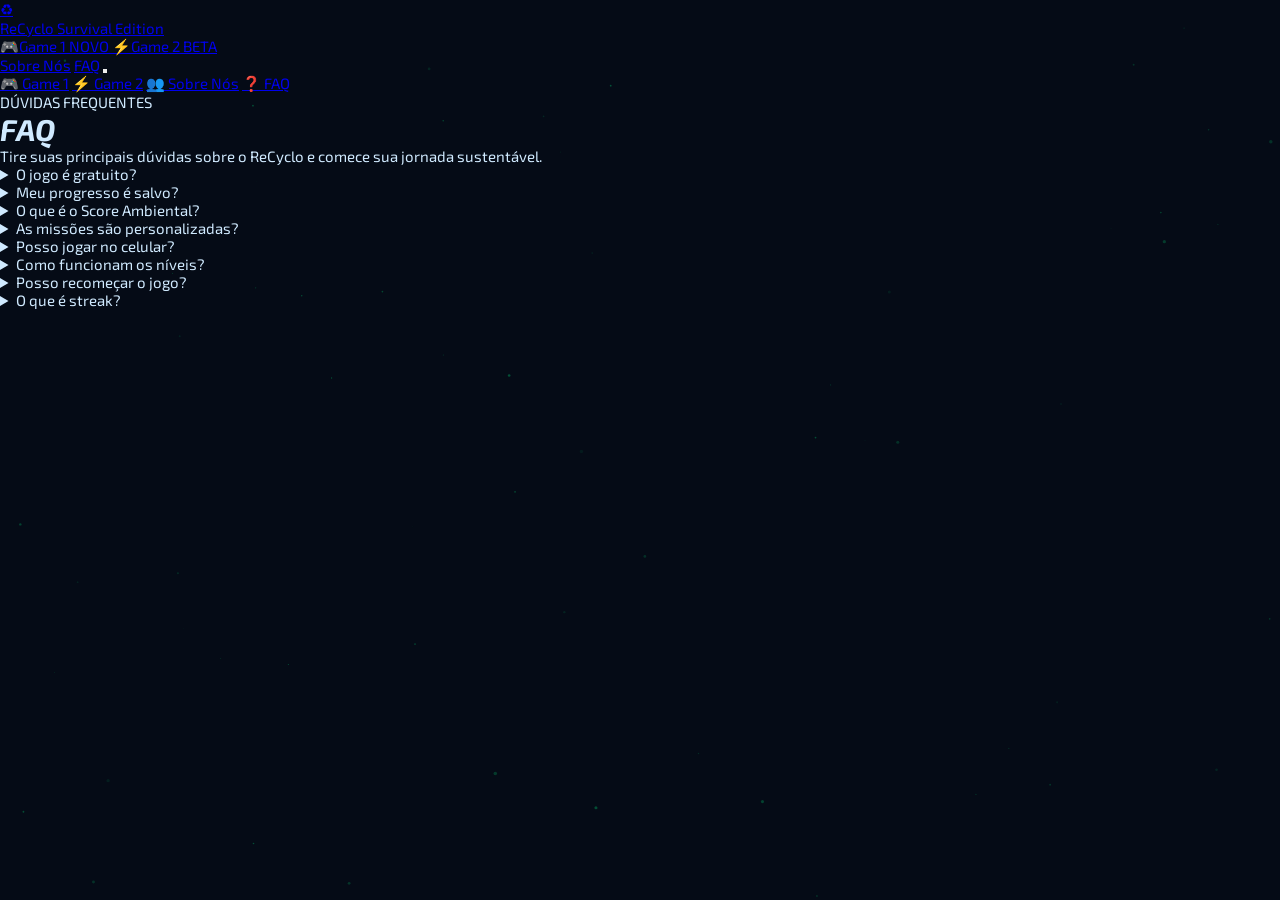
==== faq.html @ 9dca718e "Atualizando Game1 (visual + lógica)" ====
<!DOCTYPE html>
<html lang="pt-BR">
<head>
  <meta charset="UTF-8"/>
  <meta name="viewport" content="width=device-width, initial-scale=1.0"/>
  <title>FAQ — ReCyclo</title>
  <link rel="preconnect" href="https://fonts.googleapis.com"/>
  <link rel="preconnect" href="https://fonts.gstatic.com" crossorigin/>
  <link href="https://fonts.googleapis.com/css2?family=Orbitron:wght@400;600;700;900&family=Exo+2:wght@300;400;500;600&display=swap" rel="stylesheet"/>
  <link rel="stylesheet" href="style.css"/>
</head>
<body>
<canvas id="particle-bg"></canvas>

<header class="landing-header">
  <a href="index.html" class="lh-brand">
    <span class="lh-logo-icon">♻</span>
    <div class="lh-logo-words">
      <span class="lh-logo-main">ReCyclo</span>
      <span class="lh-logo-sub">Survival Edition</span>
    </div>
  </a>
  <nav class="lh-nav-center">
    <a href="game1.html" class="lh-link lh-link--game">
      <span class="lh-link-icon">🎮</span><span>Game 1</span>
      <span class="lh-link-badge">NOVO</span>
    </a>
    <a href="game2.html" class="lh-link lh-link--game">
      <span class="lh-link-icon">⚡</span><span>Game 2</span>
      <span class="lh-link-badge lh-link-badge--blue">BETA</span>
    </a>
  </nav>
  <nav class="lh-nav-right">
    <a href="sobre-nos.html" class="lh-link">Sobre Nós</a>
    <a href="faq.html" class="lh-link active">FAQ</a>
    <button id="lh-mobile-toggle" class="lh-mobile-btn" aria-label="Menu">
      <span></span><span></span><span></span>
    </button>
  </nav>
</header>
<div class="lh-mobile-menu" id="lh-mobile-menu">
  <a href="game1.html" class="lh-mobile-link">🎮 Game 1</a>
  <a href="game2.html" class="lh-mobile-link">⚡ Game 2</a>
  <a href="sobre-nos.html" class="lh-mobile-link">👥 Sobre Nós</a>
  <a href="faq.html" class="lh-mobile-link">❓ FAQ</a>
</div>

<main class="page-wrap">
  <div class="page-tag">DÚVIDAS FREQUENTES</div>
  <h1 class="page-title"><em>FAQ</em></h1>
  <p class="page-desc">Tire suas principais dúvidas sobre o ReCyclo e comece sua jornada sustentável.</p>

  <div class="faq-list">
    <details class="faq-item">
      <summary class="faq-q">O jogo é gratuito?</summary>
      <p class="faq-a">Sim! O ReCyclo é 100% gratuito. Basta acessar e começar a jogar — sem anúncios, sem pegadinhas.</p>
    </details>
    <details class="faq-item">
      <summary class="faq-q">Meu progresso é salvo?</summary>
      <p class="faq-a">Sim! O jogo salva automaticamente no seu navegador a cada 30 segundos via localStorage. Você pode continuar de onde parou a qualquer momento.</p>
    </details>
    <details class="faq-item">
      <summary class="faq-q">O que é o Score Ambiental?</summary>
      <p class="faq-a">É uma pontuação de 0 a 100 que reflete seus hábitos sustentáveis. Quanto maior, melhor para o planeta! Ele é calculado com base em suas respostas e decisões.</p>
    </details>
    <details class="faq-item">
      <summary class="faq-q">As missões são personalizadas?</summary>
      <p class="faq-a">Sim! A IA analisa suas respostas no diagnóstico inicial e gera missões focadas nos seus pontos de melhoria específicos.</p>
    </details>
    <details class="faq-item">
      <summary class="faq-q">Posso jogar no celular?</summary>
      <p class="faq-a">Sim! O ReCyclo é totalmente responsivo e funciona em qualquer dispositivo — desktop, tablet ou smartphone.</p>
    </details>
    <details class="faq-item">
      <summary class="faq-q">Como funcionam os níveis?</summary>
      <p class="faq-a">Você começa no Level 1 (Iniciante) e pode evoluir até o Level 10 (Campeão Supremo). Cada nível desbloqueia novos títulos e conquistas.</p>
    </details>
    <details class="faq-item">
      <summary class="faq-q">Posso recomeçar o jogo?</summary>
      <p class="faq-a">Sim! Acesse o menu (☰) dentro do jogo e clique em "Recomeçar Jogo". Atenção: todo o progresso será perdido.</p>
    </details>
    <details class="faq-item">
      <summary class="faq-q">O que é streak?</summary>
      <p class="faq-a">Streak é sua sequência de boas decisões consecutivas. Quanto maior sua streak, mais conquistas você desbloqueia!</p>
    </details>
  </div>
</main>

<script>
  const toggle = document.getElementById('lh-mobile-toggle');
  const menu = document.getElementById('lh-mobile-menu');
  if (toggle && menu) {
    toggle.addEventListener('click', () => {
      menu.classList.toggle('open');
      toggle.classList.toggle('open');
    });
  }
  (function(){
    const c = document.getElementById('particle-bg'), x = c.getContext('2d');
    let W, H, p;
    function r(){ W=c.width=innerWidth; H=c.height=innerHeight; }
    r(); addEventListener('resize', r);
    p = Array.from({length:60},()=>({x:Math.random()*W,y:Math.random()*H,r:Math.random()*1.5+0.3,vx:(Math.random()-0.5)*0.3,vy:(Math.random()-0.5)*0.3,a:Math.random()*0.5+0.1}));
    (function d(){ x.clearRect(0,0,W,H); p.forEach(o=>{x.beginPath();x.arc(o.x,o.y,o.r,0,Math.PI*2);x.fillStyle=`rgba(0,255,136,${o.a})`;x.fill();o.x+=o.vx;o.y+=o.vy;if(o.x<0)o.x=W;if(o.x>W)o.x=0;if(o.y<0)o.y=H;if(o.y>H)o.y=0;}); requestAnimationFrame(d); })();
  })();
</script>
</body>
</html>
---- style.css ----
/* ══════════════════════════════════════
   RECYCLO 2.0 — style.css
   Retro-futuristic game aesthetic
   Orbitron + Exo 2 — neon on deep space
══════════════════════════════════════ */

:root {
  --neon:     #00ff88;
  --neon-dim: #00c862;
  --blue:     #00e5ff;
  --yellow:   #ffe600;
  --red:      #ff3d57;
  --orange:   #ff8c00;
  --purple:   #b44eff;
  --bg:       #050b16;
  --bg2:      #081220;
  --bg3:      #0c1a2e;
  --card:     rgba(255,255,255,0.04);
  --card-hov: rgba(255,255,255,0.07);
  --border:   rgba(0,255,136,0.12);
  --border2:  rgba(255,255,255,0.07);
  --text:     #d0eaff;
  --muted:    #4a6a8a;
  --font-game: 'Orbitron', monospace;
  --font-body: 'Exo 2', sans-serif;
  --radius:   14px;
  --ease:     cubic-bezier(.4,0,.2,1);
  --glow-g:   0 0 20px rgba(0,255,136,0.4);
  --glow-b:   0 0 20px rgba(0,229,255,0.4);
}

*, *::before, *::after { box-sizing: border-box; margin: 0; padding: 0; }
html { font-size: 15px; }

body {
  background: var(--bg);
  color: var(--text);
  font-family: var(--font-body);
  min-height: 100vh;
  overflow-x: hidden;
  cursor: default;
}

/* Custom scrollbar */
::-webkit-scrollbar { width: 4px; }
::-webkit-scrollbar-track { background: var(--bg2); }
::-webkit-scrollbar-thumb { background: var(--neon-dim); border-radius: 4px; }

/* ── PARTICLE BG ── */
#particle-bg {
  position: fixed; inset: 0;
  pointer-events: none; z-index: 0;
  opacity: 0.5;
}

/* ── SCREENS ── */
.screen {
  display: none; min-height: 100vh;
  position: relative; z-index: 1;
  flex-direction: column;
}
.screen.active { display: flex; }

/* ════════════════════════════════════
   MASCOT SYSTEM
═════════════════════════════════════ */
.mascot-body {
  position: relative;
  display: flex; flex-direction: column;
  align-items: center;
  animation: mascot-idle 3s ease-in-out infinite;
}
@keyframes mascot-idle {
  0%,100% { transform: translateY(0) rotate(0deg); }
  33%  { transform: translateY(-6px) rotate(-2deg); }
  66%  { transform: translateY(-3px) rotate(2deg); }
}
.load-bounce { animation: mascot-bounce 0.7s ease-in-out infinite alternate; }
@keyframes mascot-bounce {
  from { transform: translateY(0) scale(1); }
  to   { transform: translateY(-14px) scale(1.06); }
}

.mascot-face {
  background: linear-gradient(145deg, #1a3a2a, #0f2a1a);
  border: 2px solid var(--neon-dim);
  border-radius: 50%;
  display: flex; flex-direction: column;
  align-items: center; justify-content: center;
  gap: 4px;
  box-shadow: 0 0 16px rgba(0,200,100,0.3), inset 0 1px 0 rgba(255,255,255,0.1);
  position: relative; overflow: visible;
}
.mascot-sm .mascot-face { width:44px; height:44px; }
.mascot-md .mascot-face { width:64px; height:64px; }
.mascot-lg .mascot-face { width:90px; height:90px; }

.mascot-eyes { display: flex; gap: 8px; }
.eye {
  background: var(--neon);
  border-radius: 50%;
  box-shadow: 0 0 8px var(--neon);
  animation: blink 4s ease-in-out infinite;
}
.mascot-sm .eye { width:7px; height:7px; }
.mascot-md .eye { width:10px; height:10px; }
.mascot-lg .eye { width:14px; height:14px; }
@keyframes blink {
  0%,90%,100% { transform: scaleY(1); }
  95% { transform: scaleY(0.1); }
}

.mascot-mouth {
  border-radius: 50px;
  transition: all 0.4s var(--ease);
}
.mascot-sm .mascot-mouth  { width:14px; height:6px; }
.mascot-md .mascot-mouth  { width:22px; height:9px; }
.mascot-lg .mascot-mouth  { width:30px; height:12px; }
.mascot-mouth.happy   { background: var(--neon); box-shadow: 0 0 8px var(--neon); border-radius: 0 0 50px 50px; }
.mascot-mouth.neutral { background: var(--blue); box-shadow: 0 0 8px var(--blue); border-radius: 2px; height:3px !important; }
.mascot-mouth.sad     { background: var(--red);  box-shadow: 0 0 8px var(--red);  border-radius: 50px 50px 0 0; }

.mascot-arms { display: flex; gap: 12px; font-size: 1.2rem; margin-top: 4px; }
.mascot-sm .mascot-arms { display: none; }
.arm { animation: wave-arm 2s ease-in-out infinite; }
.arm-r { animation-direction: reverse; }
@keyframes wave-arm {
  0%,100% { transform: rotate(0deg); }
  50% { transform: rotate(15deg); }
}

.mascot-aura {
  position: absolute; inset: -8px;
  border-radius: 50%; border: 2px solid transparent;
  animation: aura-spin 3s linear infinite;
}
@keyframes aura-spin { to { transform: rotate(360deg); } }
.aura-happy  { border-color: rgba(0,255,136,0.4) transparent; }
.aura-neutral{ border-color: rgba(0,229,255,0.3) transparent; }
.aura-sad    { border-color: rgba(255,61,87,0.4) transparent; }

/* Speech bubble */
.speech-bubble {
  position: relative;
  background: var(--bg3);
  border: 1px solid var(--border);
  border-radius: 12px;
  padding: 10px 14px;
  font-size: 0.82rem;
  line-height: 1.5;
  max-width: 220px;
  color: var(--text);
  animation: bubble-pop 0.4s var(--ease);
  box-shadow: 0 4px 20px rgba(0,0,0,0.4);
}
.speech-bubble::before {
  content: '';
  position: absolute;
  top: -8px; left: 20px;
  border: 8px solid transparent;
  border-bottom-color: var(--bg3);
  border-top: none;
}
@keyframes bubble-pop {
  from { opacity: 0; transform: scale(0.8) translateY(8px); }
  to   { opacity: 1; transform: scale(1) translateY(0); }
}
.speech-sm { max-width: 180px; font-size: 0.78rem; }
.speech-main { max-width: 200px; margin-top: 8px; }

/* ════════════════════════════════════
   SCREEN 1 — ONBOARDING
═════════════════════════════════════ */
#screen-onboarding {
  align-items: center; justify-content: center;
  text-align: center; overflow: hidden;
}
.onboard-bg-grid {
  position: absolute; inset: 0;
  background-image:
    linear-gradient(rgba(0,255,136,0.04) 1px, transparent 1px),
    linear-gradient(90deg, rgba(0,255,136,0.04) 1px, transparent 1px);
  background-size: 40px 40px;
  animation: grid-drift 20s linear infinite;
}
@keyframes grid-drift {
  from { background-position: 0 0; }
  to   { background-position: 40px 40px; }
}

.onboard-content {
  position: relative; z-index: 2;
  display: flex; flex-direction: column;
  align-items: center; gap: 20px;
  max-width: 520px; padding: 40px 24px;
  animation: fade-up 0.8s var(--ease) both;
}
@keyframes fade-up {
  from { opacity:0; transform:translateY(40px); }
  to   { opacity:1; transform:translateY(0); }
}

.game-logo {
  display: flex; align-items: center;
  gap: 14px; position: relative;
}
.logo-glow {
  position: absolute; top: 50%; left: 24px;
  transform: translate(-50%,-50%);
  width: 60px; height: 60px;
  background: var(--neon); filter: blur(24px);
  opacity: 0.4; pointer-events: none;
}
.logo-icon {
  font-size: 2.8rem;
  filter: drop-shadow(0 0 14px var(--neon));
  animation: spin-slow 8s linear infinite;
}
@keyframes spin-slow { to { filter: drop-shadow(0 0 20px var(--neon)) hue-rotate(360deg); } }
.logo-words { text-align: left; }
.logo-main {
  display: block;
  font-family: var(--font-game);
  font-size: 2rem; font-weight: 900;
  color: var(--neon); letter-spacing: 2px;
  text-shadow: 0 0 20px var(--neon);
}
.logo-sub {
  display: block;
  font-size: 0.65rem; letter-spacing: 3px;
  color: var(--muted); text-transform: uppercase;
}

.mascot-intro {
  display: flex; align-items: flex-end; gap: 16px;
}
.mascot-intro .speech-bubble { margin-bottom: 12px; }

.hero-title {
  font-family: var(--font-game);
  font-size: clamp(1.6rem,5vw,2.4rem);
  font-weight: 900; line-height: 1.25;
  letter-spacing: -0.5px;
}
.hero-title em {
  font-style: normal;
  background: linear-gradient(90deg, var(--neon), var(--blue));
  -webkit-background-clip: text; -webkit-text-fill-color: transparent;
  background-clip: text;
}
.hero-desc { color: var(--muted); font-size: 0.9rem; max-width: 380px; }

.onboard-stats { display: flex; flex-wrap: wrap; gap: 8px; justify-content: center; }
.stat-pill {
  background: var(--card);
  border: 1px solid var(--border);
  border-radius: 50px;
  padding: 6px 14px;
  font-size: 0.78rem;
  color: var(--neon-dim);
}

.version-tag { font-size: 0.7rem; color: var(--muted); }

/* ════════════════════════════════════
   BUTTONS
═════════════════════════════════════ */
.btn-primary {
  display: inline-flex; align-items: center; gap: 10px;
  padding: 14px 32px;
  background: linear-gradient(135deg, var(--neon), #00b0e8);
  border: none; border-radius: 50px;
  color: #03080f;
  font-family: var(--font-game); font-size: 0.85rem; font-weight: 700;
  letter-spacing: 1px; cursor: pointer;
  transition: all 0.3s var(--ease);
}
.btn-primary:hover { transform: translateY(-2px); box-shadow: 0 0 30px rgba(0,255,136,0.5); }
.btn-primary:disabled { opacity: 0.4; pointer-events: none; }

.btn-glow { box-shadow: 0 0 20px rgba(0,255,136,0.35); }
.btn-icon { font-size: 0.9rem; }

.btn-secondary {
  display: inline-flex; align-items: center; gap: 8px;
  padding: 12px 28px;
  background: transparent;
  border: 1px solid var(--neon-dim); border-radius: 50px;
  color: var(--neon); font-family: var(--font-game);
  font-size: 0.8rem; font-weight: 700; letter-spacing: 1px; cursor: pointer;
  transition: all 0.3s var(--ease);
}
.btn-secondary:hover { background: rgba(0,255,136,0.1); box-shadow: var(--glow-g); }

.btn-success {
  flex: 1; padding: 10px;
  background: linear-gradient(135deg, var(--neon-dim), #009c52);
  border: none; border-radius: 8px;
  color: #03080f; font-family: var(--font-game);
  font-size: 0.75rem; font-weight: 700; cursor: pointer;
  transition: all 0.25s var(--ease);
}
.btn-success:hover { transform: translateY(-1px); box-shadow: 0 4px 16px rgba(0,200,100,0.4); }

.btn-ghost-sm {
  flex: 1; padding: 10px;
  background: transparent; border: 1px solid var(--border2);
  border-radius: 8px; color: var(--muted);
  font-size: 0.78rem; cursor: pointer;
  transition: all 0.25s var(--ease);
}
.btn-ghost-sm:hover { border-color: var(--red); color: var(--red); }

.btn-refresh {
  width: 100%; padding: 8px;
  background: transparent; border: 1px dashed var(--border);
  border-radius: 8px; color: var(--neon-dim);
  font-size: 0.78rem; cursor: pointer;
  transition: all 0.25s var(--ease); margin-top: 8px;
}
.btn-refresh:hover { background: rgba(0,255,136,0.05); }

/* ════════════════════════════════════
   SCREEN 2 — CHAR CREATION
═════════════════════════════════════ */
#screen-char {
  align-items: center; justify-content: center;
}
.char-wrap {
  display: flex; gap: 48px; align-items: center;
  max-width: 700px; padding: 40px 24px;
  animation: fade-up 0.6s var(--ease) both;
}
.char-mascot-big { flex-shrink: 0; }
.char-form { flex: 1; }
.step-tag {
  font-size: 0.65rem; letter-spacing: 3px;
  color: var(--neon-dim); text-transform: uppercase;
  margin-bottom: 12px; display: block;
}
.char-title {
  font-family: var(--font-game); font-size: 1.4rem;
  font-weight: 700; margin-bottom: 20px;
}
.name-input {
  width: 100%; padding: 14px 18px;
  background: var(--bg3); border: 1px solid var(--border);
  border-radius: 10px; color: var(--text);
  font-family: var(--font-game); font-size: 1rem;
  outline: none; transition: border-color 0.25s var(--ease);
  margin-bottom: 20px;
}
.name-input:focus { border-color: var(--neon); box-shadow: 0 0 0 3px rgba(0,255,136,0.1); }
.pick-label { font-size: 0.8rem; color: var(--muted); margin-bottom: 10px; }
.avatar-grid { display: flex; gap: 10px; flex-wrap: wrap; margin-bottom: 24px; }
.avatar-opt {
  width: 48px; height: 48px; border-radius: 12px;
  background: var(--card); border: 2px solid var(--border2);
  font-size: 1.4rem; cursor: pointer;
  transition: all 0.25s var(--ease);
}
.avatar-opt:hover { transform: scale(1.1); border-color: var(--neon-dim); }
.avatar-opt.selected {
  border-color: var(--neon);
  background: rgba(0,255,136,0.1);
  box-shadow: 0 0 12px rgba(0,255,136,0.3);
}

/* ════════════════════════════════════
   SCREEN 3 — QUIZ
═════════════════════════════════════ */
#screen-quiz { padding: 0; }
.quiz-shell {
  max-width: 680px; margin: 0 auto;
  padding: 24px; flex: 1; display: flex;
  flex-direction: column; gap: 20px;
}
.quiz-hdr {
  display: flex; align-items: center;
  justify-content: space-between; gap: 12px;
}
.hdr-logo {
  font-family: var(--font-game); font-weight: 900;
  color: var(--neon); font-size: 0.9rem; letter-spacing: 2px;
}
.hdr-sync {
  display: flex; align-items: center; gap: 7px;
  font-size: 0.72rem; color: var(--muted);
}
.sync-dot {
  width: 7px; height: 7px; border-radius: 50%;
  background: var(--neon);
  animation: pulse-sync 1.5s ease-in-out infinite;
}
@keyframes pulse-sync {
  0%,100% { opacity:1; transform:scale(1); }
  50%      { opacity:0.3; transform:scale(0.6); }
}
.hdr-progress-text { font-family: var(--font-game); font-size: 0.8rem; color: var(--muted); }

.quiz-progress-track {
  height: 4px; background: var(--border2);
  border-radius: 4px; overflow: hidden;
}
.quiz-prog-fill {
  height: 100%; width: 20%;
  background: linear-gradient(90deg, var(--neon), var(--blue));
  border-radius: 4px; transition: width 0.6s var(--ease);
}

.quiz-mascot-float {
  display: flex; align-items: flex-end;
  gap: 14px; align-self: flex-start;
}

.q-card {
  background: var(--card);
  border: 1px solid var(--border);
  border-radius: var(--radius);
  padding: 32px 28px;
  backdrop-filter: blur(12px);
  animation: slide-in 0.35s var(--ease) both;
}
@keyframes slide-in {
  from { opacity:0; transform:translateX(24px); }
  to   { opacity:1; transform:translateX(0); }
}
.q-meta {
  display: flex; justify-content: space-between;
  align-items: center; margin-bottom: 16px;
}
.q-tag {
  font-size: 0.65rem; letter-spacing: 2px;
  color: var(--blue); font-weight: 600; text-transform: uppercase;
}
.q-xp-reward {
  font-family: var(--font-game); font-size: 0.7rem;
  color: var(--yellow); background: rgba(255,230,0,0.1);
  border: 1px solid rgba(255,230,0,0.2);
  padding: 3px 8px; border-radius: 50px;
}
.q-text {
  font-family: var(--font-game);
  font-size: clamp(1rem,3vw,1.25rem);
  font-weight: 700; margin-bottom: 24px; line-height: 1.4;
}
.q-options { display: grid; gap: 10px; }
.q-option {
  background: rgba(255,255,255,0.03);
  border: 1px solid var(--border2);
  border-radius: 10px; padding: 13px 18px;
  cursor: pointer; font-size: 0.9rem;
  color: var(--text); text-align: left;
  transition: all 0.22s var(--ease); position: relative;
  overflow: hidden;
}
.q-option::before {
  content: ''; position: absolute;
  left: 0; top: 0; bottom: 0;
  width: 3px; background: var(--neon);
  transform: scaleY(0); transition: transform 0.22s var(--ease);
}
.q-option:hover { background: rgba(0,255,136,0.06); border-color: var(--neon-dim); transform: translateX(4px); }
.q-option:hover::before { transform: scaleY(1); }
.q-option.selected { background: rgba(0,255,136,0.12); border-color: var(--neon); color: var(--neon); }
.q-option.selected::before { transform: scaleY(1); }

.quiz-lore {
  display: flex; align-items: center; gap: 8px;
  font-size: 0.78rem; color: var(--muted);
  background: var(--card); border: 1px solid var(--border2);
  border-radius: 8px; padding: 10px 14px;
}

/* ════════════════════════════════════
   SCREEN 4 — LOADING
═════════════════════════════════════ */
#screen-loading { align-items: center; justify-content: center; gap: 28px; }
.load-inner {
  display: flex; flex-direction: column;
  align-items: center; gap: 20px;
  animation: fade-up 0.5s var(--ease) both;
}
.load-mascot { position: relative; }
.load-sparkles {
  position: absolute; top: -8px; right: -10px;
  display: flex; flex-direction: column; gap: 2px;
  font-size: 1rem; animation: sparkle 1s ease-in-out infinite;
}
@keyframes sparkle {
  0%,100% { opacity:1; transform:scale(1) rotate(0deg); }
  50% { opacity:0.5; transform:scale(1.2) rotate(10deg); }
}
.load-title {
  font-family: var(--font-game); font-size: 1.2rem;
  font-weight: 700; color: var(--neon);
  text-shadow: 0 0 20px var(--neon);
  transition: opacity 0.3s var(--ease);
}
.load-bar-wrap {
  width: 280px; height: 6px;
  background: var(--border2); border-radius: 6px; overflow: hidden;
}
.load-bar-fill {
  height: 100%; width: 0%;
  background: linear-gradient(90deg, var(--neon), var(--blue));
  border-radius: 6px; transition: width 0.4s var(--ease);
}
.load-sub { font-size: 0.8rem; color: var(--muted); text-align: center; }
.load-steps {
  display: flex; flex-direction: column; gap: 6px;
  max-width: 280px; width: 100%;
}
.load-step {
  display: flex; align-items: center; gap: 8px;
  font-size: 0.75rem; color: var(--muted);
  animation: fade-up 0.3s var(--ease) both;
}
.load-step.done { color: var(--neon); }
.load-step-dot {
  width: 6px; height: 6px; border-radius: 50%;
  background: var(--muted); flex-shrink: 0;
}
.load-step.done .load-step-dot { background: var(--neon); box-shadow: 0 0 6px var(--neon); }

/* ════════════════════════════════════
   SCREEN 5 — MAIN GAME HUD
═════════════════════════════════════ */
#screen-game { padding-bottom: 20px; }

.game-hud {
  display: flex; align-items: center; justify-content: space-between;
  padding: 12px 20px;
  background: rgba(5,11,22,0.95);
  border-bottom: 1px solid var(--border);
  backdrop-filter: blur(10px);
  position: sticky; top: 0; z-index: 10;
}
.hud-left { display: flex; align-items: center; gap: 12px; }
.hud-logo {
  font-family: var(--font-game); font-weight: 900;
  font-size: 1.1rem; color: var(--neon);
  text-shadow: 0 0 12px var(--neon);
}
.hud-player {
  display: flex; align-items: center; gap: 6px;
  font-size: 0.82rem; font-weight: 600;
}
.hud-center {
  display: flex; align-items: center; gap: 16px;
}
.hud-stat { text-align: center; }
.hud-stat-label {
  display: block; font-size: 0.55rem;
  color: var(--muted); letter-spacing: 2px;
  font-family: var(--font-game);
}
.hud-stat-val {
  display: block; font-family: var(--font-game);
  font-size: 1rem; font-weight: 700;
  color: var(--neon); line-height: 1;
}
.hud-divider {
  width: 1px; height: 30px;
  background: var(--border2);
}
.hud-right { display: flex; align-items: center; gap: 12px; }
.hud-streak {
  font-family: var(--font-game); font-size: 0.8rem;
  color: var(--orange);
}
.hud-btn {
  background: var(--card); border: 1px solid var(--border2);
  border-radius: 8px; width: 34px; height: 34px;
  color: var(--text); cursor: pointer;
  transition: all 0.2s var(--ease); font-size: 1rem;
}
.hud-btn:hover { background: var(--card-hov); border-color: var(--neon-dim); }

.xp-global-bar {
  height: 3px; background: var(--border2);
  position: relative;
}
.xp-gfill {
  height: 100%;
  background: linear-gradient(90deg, var(--purple), var(--blue), var(--neon));
  transition: width 1s var(--ease);
}
.xp-glabel {
  position: absolute; right: 8px; top: 4px;
  font-size: 0.6rem; color: var(--muted);
  font-family: var(--font-game); white-space: nowrap;
}

/* ── GAME LAYOUT ── */
.game-layout {
  display: grid;
  grid-template-columns: 240px 1fr 260px;
  gap: 16px; padding: 16px;
  max-width: 1240px; margin: 0 auto;
}

/* ── ASIDE LEFT ── */
.game-aside { display: flex; flex-direction: column; gap: 14px; }

.char-panel {
  background: var(--card);
  border: 1px solid var(--border);
  border-radius: var(--radius);
  padding: 20px 16px;
  display: flex; flex-direction: column;
  align-items: center; gap: 10px;
  position: relative; overflow: hidden;
  text-align: center;
}
.char-panel-bg {
  position: absolute; inset: 0;
  background: radial-gradient(circle at 50% 30%, rgba(0,255,136,0.06), transparent 70%);
  pointer-events: none;
}
.mascot-container {
  position: relative; display: flex;
  flex-direction: column; align-items: center;
  z-index: 1;
}
.mascot-aura {
  position: absolute; width: 80px; height: 80px;
  border-radius: 50%; pointer-events: none;
  top: 50%; left: 50%;
  transform: translate(-50%,-50%);
}
.char-mood-label {
  font-size: 0.75rem; color: var(--neon-dim);
  background: rgba(0,255,136,0.08);
  border: 1px solid var(--border);
  border-radius: 50px; padding: 4px 12px;
}

.mission-panel {
  background: var(--card);
  border: 1px solid var(--border);
  border-radius: var(--radius);
  padding: 16px;
}
.panel-title {
  display: flex; align-items: center; gap: 7px;
  font-family: var(--font-game); font-size: 0.65rem;
  letter-spacing: 2px; color: var(--muted);
  text-transform: uppercase; margin-bottom: 12px;
}
.panel-icon { font-size: 0.9rem; }
.mission-timer {
  margin-left: auto;
  background: rgba(255,230,0,0.1);
  border: 1px solid rgba(255,230,0,0.2);
  color: var(--yellow); font-size: 0.65rem;
  padding: 2px 8px; border-radius: 50px;
}

.active-mission-card { display: flex; flex-direction: column; gap: 8px; }
.am-category {
  font-size: 0.65rem; letter-spacing: 2px;
  color: var(--blue); text-transform: uppercase;
}
.am-title {
  font-family: var(--font-game); font-size: 0.82rem;
  font-weight: 700; line-height: 1.3;
}
.am-desc { font-size: 0.78rem; color: var(--muted); line-height: 1.5; }
.am-reward {
  display: flex; gap: 10px;
  font-size: 0.72rem; color: var(--yellow);
  background: rgba(255,230,0,0.06);
  border-radius: 6px; padding: 6px 10px;
}
.am-actions { display: flex; gap: 8px; margin-top: 4px; }

/* ── MAIN CENTER ── */
.game-main { display: flex; flex-direction: column; gap: 16px; }

.decision-card {
  background: var(--card);
  border: 1px solid rgba(0,229,255,0.2);
  border-radius: var(--radius);
  padding: 20px; position: relative; overflow: hidden;
  box-shadow: 0 0 30px rgba(0,229,255,0.05);
}
.decision-card::before {
  content: '';
  position: absolute; top: 0; left: 0; right: 0; height: 2px;
  background: linear-gradient(90deg, transparent, var(--blue), transparent);
  animation: scan-line 3s ease-in-out infinite;
}
@keyframes scan-line {
  0%,100% { opacity: 0.4; }
  50% { opacity: 1; }
}
.dc-header {
  display: flex; align-items: center;
  gap: 8px; margin-bottom: 12px;
}
.dc-icon { font-size: 1.1rem; }
.dc-label {
  font-family: var(--font-game); font-size: 0.65rem;
  letter-spacing: 2px; color: var(--blue); flex: 1;
}
.dc-ai-tag {
  background: linear-gradient(135deg, var(--neon), var(--blue));
  color: #03080f; font-size: 0.6rem;
  padding: 2px 7px; border-radius: 4px;
  font-weight: 700; letter-spacing: 1px;
  font-family: var(--font-game);
}
.dc-question {
  font-family: var(--font-game); font-size: 1rem;
  font-weight: 700; margin-bottom: 8px; line-height: 1.4;
}
.dc-context { font-size: 0.78rem; color: var(--muted); margin-bottom: 14px; line-height: 1.5; }
.dc-choices { display: flex; gap: 10px; flex-wrap: wrap; }
.dc-choice {
  flex: 1; min-width: 120px; padding: 12px 16px;
  border-radius: 10px; cursor: pointer;
  font-family: var(--font-game); font-size: 0.75rem;
  font-weight: 700; transition: all 0.25s var(--ease);
  border: 1px solid transparent;
}
.dc-choice.good {
  background: rgba(0,255,136,0.08);
  border-color: rgba(0,255,136,0.3);
  color: var(--neon);
}
.dc-choice.bad {
  background: rgba(255,61,87,0.06);
  border-color: rgba(255,61,87,0.2);
  color: var(--red);
}
.dc-choice:hover { transform: translateY(-2px) scale(1.02); filter: brightness(1.3); }
.dc-choice.neutral {
  background: rgba(0,229,255,0.06);
  border-color: rgba(0,229,255,0.2);
  color: var(--blue);
}

.env-card {
  background: var(--card);
  border: 1px solid var(--border);
  border-radius: var(--radius);
  padding: 20px;
}
.env-card-title {
  font-family: var(--font-game); font-size: 0.65rem;
  letter-spacing: 2px; color: var(--muted);
  text-transform: uppercase; margin-bottom: 16px;
}
.env-score-display { display: flex; align-items: center; gap: 20px; }
.score-hexagon {
  position: relative; width: 90px; height: 90px; flex-shrink: 0;
}
.score-hexagon svg { width: 90px; height: 90px; }
.hex-bg { fill: rgba(0,255,136,0.05); stroke: rgba(0,255,136,0.15); stroke-width: 2; }
.hex-fill {
  fill: rgba(0,255,136,0.15); stroke: var(--neon); stroke-width: 2;
  filter: drop-shadow(0 0 6px var(--neon));
  transition: all 1s var(--ease);
}
.hex-inner {
  position: absolute; top: 50%; left: 50%;
  transform: translate(-50%,-50%);
  text-align: center;
}
.env-score-num {
  font-family: var(--font-game); font-size: 1.5rem;
  font-weight: 900; color: var(--neon);
  display: block; line-height: 1;
}
.hex-inner small { font-size: 0.65rem; color: var(--muted); }
.env-score-info { flex: 1; }
.env-class {
  font-family: var(--font-game); font-size: 0.85rem;
  font-weight: 700; color: var(--neon); margin-bottom: 12px;
}
.env-indicators { display: flex; flex-direction: column; gap: 8px; }
.ei { display: grid; grid-template-columns: 1fr auto; gap: 4px 8px; }
.ei span { font-size: 0.75rem; }
.ei-bar {
  grid-column: 1/-1; height: 4px;
  background: var(--border2); border-radius: 4px; overflow: hidden;
}
.ei-fill {
  height: 100%;
  background: linear-gradient(90deg, var(--neon), var(--blue));
  border-radius: 4px; transition: width 1s var(--ease);
}
.ei-fill.warn   { background: linear-gradient(90deg, var(--yellow), var(--orange)); }
.ei-fill.danger { background: linear-gradient(90deg, var(--orange), var(--red)); }

.stats-row {
  display: grid; grid-template-columns: repeat(4,1fr);
  gap: 12px;
}
.stat-card {
  background: var(--card);
  border: 1px solid var(--border2);
  border-radius: var(--radius);
  padding: 16px 12px; text-align: center;
  transition: all 0.25s var(--ease);
}
.stat-card:hover { border-color: var(--neon-dim); background: var(--card-hov); }
.sc-icon { font-size: 1.3rem; margin-bottom: 6px; }
.sc-val {
  font-family: var(--font-game); font-size: 1.3rem;
  font-weight: 700; color: var(--neon); display: block;
}
.sc-label { font-size: 0.7rem; color: var(--muted); line-height: 1.4; }

/* ── ASIDE RIGHT ── */
.game-right { display: flex; flex-direction: column; gap: 14px; }

.panel {
  background: var(--card);
  border: 1px solid var(--border);
  border-radius: var(--radius);
  padding: 16px;
}

.missions-list { display: flex; flex-direction: column; gap: 8px; }
.mission-item {
  display: flex; align-items: flex-start; gap: 10px;
  padding: 10px 12px;
  background: rgba(255,255,255,0.02);
  border: 1px solid var(--border2);
  border-radius: 10px; cursor: pointer;
  transition: all 0.22s var(--ease);
  animation: fade-up 0.3s var(--ease) both;
}
.mission-item:hover { background: rgba(0,255,136,0.05); border-color: var(--neon-dim); }
.mission-item.done {
  opacity: 0.5; text-decoration: line-through;
  border-color: transparent; cursor: default;
}
.mi-icon { font-size: 1.1rem; flex-shrink: 0; }
.mi-info { flex: 1; }
.mi-title { font-size: 0.82rem; font-weight: 600; margin-bottom: 2px; }
.mi-xp {
  font-family: var(--font-game); font-size: 0.65rem;
  color: var(--yellow);
}
.mi-check {
  width: 20px; height: 20px; border-radius: 50%;
  background: var(--border2); display: flex;
  align-items: center; justify-content: center;
  font-size: 0.7rem; flex-shrink: 0;
  transition: all 0.25s var(--ease);
}
.mission-item.done .mi-check { background: var(--neon-dim); color: #03080f; }

.action-history { display: flex; flex-direction: column; gap: 6px; max-height: 200px; overflow-y: auto; }
.history-item {
  display: flex; align-items: center; gap: 8px;
  padding: 7px 10px;
  border-radius: 8px;
  font-size: 0.75rem;
  animation: fade-up 0.3s var(--ease) both;
}
.history-item.good { background: rgba(0,255,136,0.06); border-left: 2px solid var(--neon-dim); }
.history-item.bad  { background: rgba(255,61,87,0.06); border-left: 2px solid rgba(255,61,87,0.5); }
.history-item.neutral { background: rgba(0,229,255,0.06); border-left: 2px solid rgba(0,229,255,0.4); }
.hi-icon { font-size: 0.9rem; }
.hi-text { flex: 1; line-height: 1.4; color: var(--muted); }
.hi-xp { font-family: var(--font-game); font-size: 0.65rem; color: var(--yellow); }

/* ── ACHIEVEMENTS ── */
.achievements-ribbon {
  max-width: 1240px; margin: 0 auto;
  padding: 0 16px 16px;
}
.ribbon-title {
  display: flex; align-items: center; gap: 8px;
  font-family: var(--font-game); font-size: 0.65rem;
  letter-spacing: 2px; color: var(--muted);
  text-transform: uppercase; margin-bottom: 10px;
}
.achv-list { display: flex; gap: 10px; flex-wrap: wrap; }
.achv-badge {
  background: var(--card);
  border: 1px solid var(--border);
  border-radius: 10px; padding: 8px 14px;
  font-size: 0.78rem; display: flex;
  align-items: center; gap: 7px;
  animation: fade-up 0.4s var(--ease) both;
  transition: all 0.25s var(--ease);
}
.achv-badge:hover { border-color: var(--yellow); background: rgba(255,230,0,0.05); }
.achv-badge.locked { opacity: 0.35; filter: grayscale(1); }
.achv-icon { font-size: 1.1rem; }
.achv-name { font-size: 0.72rem; color: var(--muted); }

/* ════════════════════════════════════
   MODALS
═════════════════════════════════════ */
.modal {
  position: fixed; inset: 0; z-index: 100;
  background: rgba(5,11,22,0.88);
  backdrop-filter: blur(8px);
  display: flex; align-items: center; justify-content: center;
  animation: modal-in 0.3s var(--ease) both;
}
.modal.hidden { display: none; }
@keyframes modal-in {
  from { opacity:0; }
  to   { opacity:1; }
}
.modal-content {
  background: var(--bg2);
  border: 1px solid var(--border);
  border-radius: 20px;
  padding: 32px;
  width: 90%; max-width: 480px;
  position: relative;
  animation: modal-slide 0.3s var(--ease) both;
  max-height: 90vh; overflow-y: auto;
}
@keyframes modal-slide {
  from { opacity:0; transform:translateY(30px) scale(0.95); }
  to   { opacity:1; transform:translateY(0) scale(1); }
}
.modal-header {
  display: flex; align-items: center;
  justify-content: space-between; margin-bottom: 20px;
}
.modal-header h3 {
  font-family: var(--font-game); font-size: 1rem;
  font-weight: 700; display: flex; align-items: center; gap: 8px;
}
.modal-close {
  background: var(--card); border: 1px solid var(--border2);
  border-radius: 8px; width: 32px; height: 32px;
  color: var(--muted); cursor: pointer;
  transition: all 0.2s var(--ease); font-size: 0.8rem;
}
.modal-close:hover { border-color: var(--red); color: var(--red); }

/* Level Up Modal */
.levelup-modal {
  text-align: center; overflow: visible;
  border-color: rgba(255,230,0,0.4);
  box-shadow: 0 0 60px rgba(255,230,0,0.2);
}
.lu-burst {
  position: absolute; inset: -2px;
  border-radius: 20px;
  background: conic-gradient(var(--yellow), var(--neon), var(--blue), var(--yellow));
  z-index: -1; filter: blur(8px); opacity: 0.5;
  animation: burst-spin 3s linear infinite;
}
@keyframes burst-spin { to { transform: rotate(360deg); } }
.lu-mascot { margin: 0 auto 16px; }
.lu-label {
  font-family: var(--font-game); font-size: 0.75rem;
  letter-spacing: 4px; color: var(--yellow); margin-bottom: 8px;
}
.lu-level {
  font-family: var(--font-game); font-size: 4rem;
  font-weight: 900; color: var(--yellow);
  text-shadow: 0 0 30px var(--yellow); line-height: 1;
}
.lu-title {
  font-family: var(--font-game); font-size: 1.1rem;
  color: var(--neon); margin-bottom: 16px;
}
.lu-unlock {
  background: rgba(0,255,136,0.08);
  border: 1px solid var(--border);
  border-radius: 10px; padding: 12px;
  font-size: 0.85rem; margin-bottom: 20px;
  min-height: 20px;
}

/* Menu Modal */
.menu-title {
  font-family: var(--font-game); font-size: 1.1rem;
  font-weight: 900; color: var(--neon);
  text-align: center; margin-bottom: 20px;
}
.menu-profile {
  display: flex; align-items: center; gap: 14px;
  background: var(--card); border: 1px solid var(--border);
  border-radius: 12px; padding: 14px 16px; margin-bottom: 16px;
}
.menu-avatar-big { font-size: 2rem; }
.menu-pname { font-family: var(--font-game); font-weight: 700; font-size: 1rem; }
.menu-ptitle { font-size: 0.78rem; color: var(--neon-dim); }
.menu-stats-grid {
  display: grid; grid-template-columns: repeat(4,1fr);
  gap: 10px; margin-bottom: 16px;
}
.mg-stat {
  background: var(--card); border: 1px solid var(--border2);
  border-radius: 10px; padding: 12px 8px; text-align: center;
}
.mg-stat span {
  display: block; font-family: var(--font-game);
  font-size: 1.1rem; color: var(--neon);
}
.mg-stat small { font-size: 0.68rem; color: var(--muted); }
.menu-actions { display: flex; flex-direction: column; gap: 8px; }
.menu-action-btn {
  width: 100%; padding: 12px 16px;
  background: var(--card); border: 1px solid var(--border2);
  border-radius: 10px; color: var(--text);
  font-size: 0.85rem; cursor: pointer; text-align: left;
  transition: all 0.2s var(--ease);
}
.menu-action-btn:hover { background: var(--card-hov); border-color: var(--neon-dim); }
.menu-action-btn.danger { border-color: rgba(255,61,87,0.3); }
.menu-action-btn.danger:hover { background: rgba(255,61,87,0.08); border-color: var(--red); color: var(--red); }

/* Recs Modal */
.recs-content { display: flex; flex-direction: column; gap: 10px; }
.rec-card {
  display: flex; gap: 12px;
  background: rgba(0,229,255,0.04);
  border: 1px solid rgba(0,229,255,0.15);
  border-radius: 10px; padding: 12px 14px;
  animation: fade-up 0.3s var(--ease) both;
}
.rc-icon { font-size: 1.3rem; flex-shrink: 0; }
.rc-text { font-size: 0.85rem; line-height: 1.6; }
.rc-text strong { color: var(--blue); display: block; margin-bottom: 2px; font-size: 0.78rem; }

/* Predict Modal */
.predict-content { display: flex; flex-direction: column; gap: 16px; }
.predict-text {
  font-size: 0.88rem; line-height: 1.7;
  color: var(--text);
  background: var(--card); border: 1px solid var(--border);
  border-radius: 10px; padding: 14px;
}

/* AI chip */
.ai-chip {
  background: linear-gradient(135deg, var(--neon), var(--blue));
  color: #03080f; font-size: 0.6rem;
  padding: 2px 7px; border-radius: 4px;
  font-weight: 700; letter-spacing: 1px;
  font-family: var(--font-game);
}

/* ════════════════════════════════════
   TOAST + XP POPUP
═════════════════════════════════════ */
#toast-container {
  position: fixed; top: 16px; right: 16px;
  z-index: 200; display: flex; flex-direction: column; gap: 8px;
}
.toast {
  background: var(--bg2); border: 1px solid var(--border);
  border-radius: 12px; padding: 12px 18px;
  font-size: 0.82rem; max-width: 280px;
  box-shadow: 0 8px 32px rgba(0,0,0,0.5);
  animation: toast-in 0.4s var(--ease) both;
  display: flex; align-items: center; gap: 10px;
}
.toast.good { border-color: rgba(0,255,136,0.3); }
.toast.bad  { border-color: rgba(255,61,87,0.3); }
.toast.info { border-color: rgba(0,229,255,0.3); }
@keyframes toast-in {
  from { opacity:0; transform:translateX(60px); }
  to   { opacity:1; transform:translateX(0); }
}
@keyframes toast-out {
  from { opacity:1; transform:translateX(0); }
  to   { opacity:0; transform:translateX(60px); }
}

.xp-popup {
  position: fixed; bottom: 80px; right: 24px; z-index: 200;
  font-family: var(--font-game); font-size: 1.4rem;
  font-weight: 900; color: var(--yellow);
  text-shadow: 0 0 20px var(--yellow);
  pointer-events: none;
  animation: xp-rise 1.2s var(--ease) both;
}
.xp-popup.hidden { display: none; }
@keyframes xp-rise {
  0%   { opacity:0; transform:translateY(0) scale(0.7); }
  30%  { opacity:1; transform:translateY(-20px) scale(1.1); }
  100% { opacity:0; transform:translateY(-60px) scale(1); }
}

/* ════════════════════════════════════
   RESPONSIVE
═════════════════════════════════════ */
@media (max-width: 1100px) {
  .game-layout { grid-template-columns: 220px 1fr; }
  .game-right { display: none; }
}
@media (max-width: 780px) {
  .game-layout { grid-template-columns: 1fr; }
  .game-aside { display: none; }
  .stats-row { grid-template-columns: repeat(2,1fr); }
  .hud-center { gap: 10px; }
  .char-wrap { flex-direction: column; gap: 24px; }
}
@media (max-width: 480px) {
  .hud-center .hud-divider:last-of-type,
  .hud-center .hud-stat:last-child { display: none; }
  .stats-row { grid-template-columns: repeat(2,1fr); }
  .game-hud { padding: 10px 14px; }
  .dc-choices { flex-direction: column; }
  .modal-content { padding: 22px 18px; }
  .menu-stats-grid { grid-template-columns: repeat(2,1fr); }
}

.hud-nav-left,
.hud-nav-right {
  display: flex;
  gap: 12px;
  margin-left: 15px;
}

.hud-nav-right {
  margin-left: 0;
  margin-right: 15px;
}

.hud-nav-left a,
.hud-nav-right a {
  text-decoration: none;
  font-size: 12px;
  color: #00ffae;
  opacity: 0.8;
  transition: 0.2s;
}

.hud-nav-left a:hover,
.hud-nav-right a:hover {
  opacity: 1;
  text-shadow: 0 0 6px #00ffae;
}


.main-footer {
  background: rgba(5, 15, 25, 0.9);
  border-top: 1px solid rgba(0, 255, 170, 0.15);
  padding: 40px 20px 20px;
  margin-top: 80px;
  font-family: 'Exo 2', sans-serif;
}

.footer-content {
  max-width: 1200px;
  margin: auto;
  display: flex;
  justify-content: space-between;
  flex-wrap: wrap;
  gap: 30px;
}

.footer-logo {
  font-family: 'Orbitron', sans-serif;
  font-size: 20px;
  color: #00ffae;
  text-shadow: 0 0 8px #00ffae;
}

.footer-desc {
  margin-top: 10px;
  font-size: 13px;
  opacity: 0.7;
  max-width: 300px;
}

.footer-links {
  display: flex;
  gap: 20px;
  align-items: center;
}

.footer-links a {
  text-decoration: none;
  font-size: 13px;
  color: #00ffae;
  opacity: 0.7;
  transition: 0.2s;
}

.footer-links a:hover {
  opacity: 1;
  text-shadow: 0 0 6px #00ffae;
}

.footer-bottom {
  text-align: center;
  margin-top: 30px;
  font-size: 12px;
  opacity: 0.5;
}
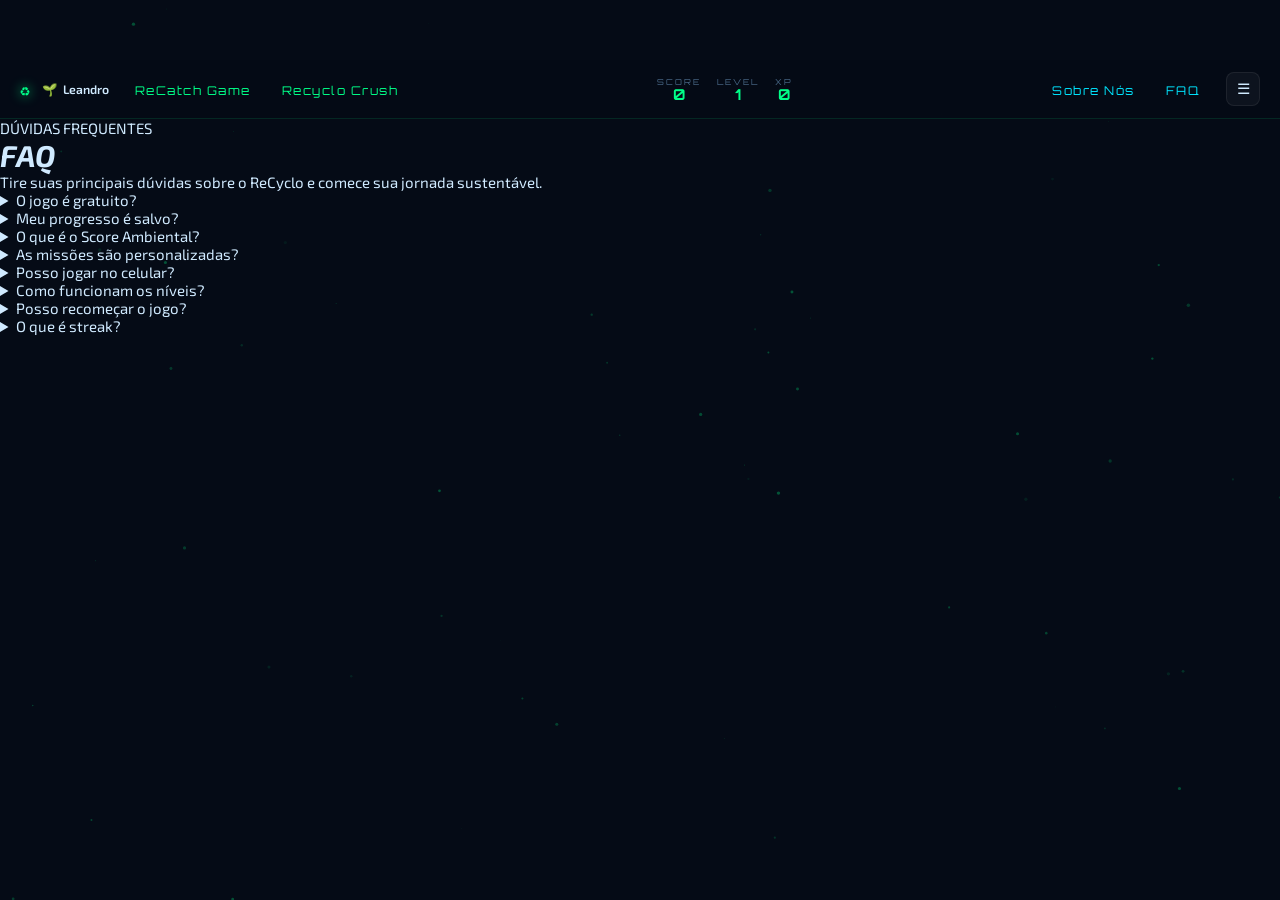
==== commit 3a56a011: "atualizaçao game1 finalizado" ====
--- a/faq.html
+++ b/faq.html
@@ -9,41 +9,53 @@
   <link href="https://fonts.googleapis.com/css2?family=Orbitron:wght@400;600;700;900&family=Exo+2:wght@300;400;500;600&display=swap" rel="stylesheet"/>
   <link rel="stylesheet" href="style.css"/>
 </head>
+<div class="game-hud">
+  
+  <div class="hud-left">
+    <div class="hud-logo">♻</div>
+
+    <div class="hud-player">
+      <span id="hud-avatar">🌱</span>
+      <span id="hud-name">Leandro</span>
+    </div>
+
+    <nav class="hud-nav-left">
+      <a href="game1.html" class="nav-btn">ReCatch Game</a>
+      <a href="game2.html" class="nav-btn">Recyclo Crush</a>
+    </nav>
+  </div>
+
+  <div class="hud-center">
+    <div class="hud-stat">
+      <span class="hud-stat-label">SCORE</span>
+      <span class="hud-stat-val">0</span>
+    </div>
+
+    <div class="hud-stat">
+      <span class="hud-stat-label">LEVEL</span>
+      <span class="hud-stat-val">1</span>
+    </div>
+
+    <div class="hud-stat">
+      <span class="hud-stat-label">XP</span>
+      <span class="hud-stat-val">0</span>
+    </div>
+  </div>
+
+  <div class="hud-right">
+    <nav class="hud-nav-right">
+      <a href="sobre-nos.html" class="nav-btn alt">Sobre Nós</a>
+      <a href="faq.html" class="nav-btn alt">FAQ</a>
+    </nav>
+
+    <button class="hud-btn">☰</button>
+  </div>
+
+</div>
 <body>
 <canvas id="particle-bg"></canvas>
 
-<header class="landing-header">
-  <a href="index.html" class="lh-brand">
-    <span class="lh-logo-icon">♻</span>
-    <div class="lh-logo-words">
-      <span class="lh-logo-main">ReCyclo</span>
-      <span class="lh-logo-sub">Survival Edition</span>
-    </div>
-  </a>
-  <nav class="lh-nav-center">
-    <a href="game1.html" class="lh-link lh-link--game">
-      <span class="lh-link-icon">🎮</span><span>Game 1</span>
-      <span class="lh-link-badge">NOVO</span>
-    </a>
-    <a href="game2.html" class="lh-link lh-link--game">
-      <span class="lh-link-icon">⚡</span><span>Game 2</span>
-      <span class="lh-link-badge lh-link-badge--blue">BETA</span>
-    </a>
-  </nav>
-  <nav class="lh-nav-right">
-    <a href="sobre-nos.html" class="lh-link">Sobre Nós</a>
-    <a href="faq.html" class="lh-link active">FAQ</a>
-    <button id="lh-mobile-toggle" class="lh-mobile-btn" aria-label="Menu">
-      <span></span><span></span><span></span>
-    </button>
-  </nav>
-</header>
-<div class="lh-mobile-menu" id="lh-mobile-menu">
-  <a href="game1.html" class="lh-mobile-link">🎮 Game 1</a>
-  <a href="game2.html" class="lh-mobile-link">⚡ Game 2</a>
-  <a href="sobre-nos.html" class="lh-mobile-link">👥 Sobre Nós</a>
-  <a href="faq.html" class="lh-mobile-link">❓ FAQ</a>
-</div>
+
 
 <main class="page-wrap">
   <div class="page-tag">DÚVIDAS FREQUENTES</div>
--- a/style.css
+++ b/style.css
@@ -1,7 +1,5 @@
 /* ══════════════════════════════════════
    RECYCLO 2.0 — style.css
-   Retro-futuristic game aesthetic
-   Orbitron + Exo 2 — neon on deep space
 ══════════════════════════════════════ */
 
 :root {
@@ -27,6 +25,7 @@
   --ease:     cubic-bezier(.4,0,.2,1);
   --glow-g:   0 0 20px rgba(0,255,136,0.4);
   --glow-b:   0 0 20px rgba(0,229,255,0.4);
+  --header-h: 60px;
 }
 
 *, *::before, *::after { box-sizing: border-box; margin: 0; padding: 0; }
@@ -39,23 +38,110 @@
   min-height: 100vh;
   overflow-x: hidden;
   cursor: default;
-}
-
-/* Custom scrollbar */
+  padding-top: var(--header-h);
+}
+
 ::-webkit-scrollbar { width: 4px; }
 ::-webkit-scrollbar-track { background: var(--bg2); }
 ::-webkit-scrollbar-thumb { background: var(--neon-dim); border-radius: 4px; }
 
-/* ── PARTICLE BG ── */
 #particle-bg {
   position: fixed; inset: 0;
   pointer-events: none; z-index: 0;
   opacity: 0.5;
 }
 
+/* ════════════════════════════════════
+   MAIN HEADER (UNIFICADO)
+═════════════════════════════════════ */
+.main-header {
+  position: fixed;
+  top: 0; left: 0; right: 0;
+  height: var(--header-h);
+  display: flex;
+  align-items: center;
+  justify-content: space-between;
+  padding: 0 24px;
+  background: rgba(5, 11, 22, 0.92);
+  backdrop-filter: blur(10px);
+  z-index: 1000;
+  border: none;
+  box-shadow: none;
+}
+
+.main-header-left { display: flex; align-items: center; }
+
+.main-header-logo {
+  display: flex;
+  align-items: center;
+  gap: 8px;
+  text-decoration: none;
+  font-family: var(--font-game);
+  font-weight: 900;
+}
+
+.main-header-logo .logo-icon {
+  font-size: 1.4rem;
+  color: var(--neon);
+  filter: drop-shadow(0 0 8px var(--neon));
+}
+
+.main-header-logo .logo-text {
+  font-size: 1.1rem;
+  color: var(--neon);
+  text-shadow: 0 0 10px var(--neon);
+  letter-spacing: 2px;
+}
+
+.main-header-nav {
+  display: flex;
+  align-items: center;
+  gap: 4px;
+}
+
+/* NAV BUTTONS (única definição) */
+.nav-btn {
+  border: none;
+  outline: none;
+  box-shadow: none;
+  background: transparent;
+  font-family: var(--font-game);
+  font-size: 12px;
+  letter-spacing: 1.5px;
+  padding: 8px 14px;
+  color: var(--neon);
+  text-decoration: none;
+  cursor: pointer;
+  transition: all 0.25s var(--ease);
+  border-radius: 4px;
+  white-space: nowrap;
+}
+
+.nav-btn:hover,
+.nav-btn:focus,
+.nav-btn:active {
+  border: none;
+  outline: none;
+  box-shadow: none;
+}
+
+.nav-btn:hover {
+  transform: translateY(-2px) scale(1.05);
+  text-shadow: 0 0 8px var(--neon);
+}
+
+.nav-btn.alt        { color: var(--blue); }
+.nav-btn.alt:hover  { text-shadow: 0 0 8px var(--blue); }
+
+@media (max-width: 720px) {
+  .main-header { padding: 0 12px; }
+  .main-header-nav { gap: 0; }
+  .nav-btn { font-size: 10px; padding: 6px 8px; letter-spacing: 1px; }
+}
+
 /* ── SCREENS ── */
 .screen {
-  display: none; min-height: 100vh;
+  display: none; min-height: calc(100vh - var(--header-h));
   position: relative; z-index: 1;
   flex-direction: column;
 }
@@ -140,7 +226,6 @@
 .aura-neutral{ border-color: rgba(0,229,255,0.3) transparent; }
 .aura-sad    { border-color: rgba(255,61,87,0.4) transparent; }
 
-/* Speech bubble */
 .speech-bubble {
   position: relative;
   background: var(--bg3);
@@ -212,7 +297,7 @@
   background: var(--neon); filter: blur(24px);
   opacity: 0.4; pointer-events: none;
 }
-.logo-icon {
+.game-logo .logo-icon {
   font-size: 2.8rem;
   filter: drop-shadow(0 0 14px var(--neon));
   animation: spin-slow 8s linear infinite;
@@ -259,6 +344,15 @@
   padding: 6px 14px;
   font-size: 0.78rem;
   color: var(--neon-dim);
+}
+
+.onboard-game-links {
+  display: flex; gap: 10px; flex-wrap: wrap; justify-content: center;
+  margin-top: 8px;
+}
+.onboard-game-links a {
+  text-decoration: none;
+  display: inline-flex; align-items: center; gap: 8px;
 }
 
 .version-tag { font-size: 0.7rem; color: var(--muted); }
@@ -535,7 +629,7 @@
   background: rgba(5,11,22,0.95);
   border-bottom: 1px solid var(--border);
   backdrop-filter: blur(10px);
-  position: sticky; top: 0; z-index: 10;
+  position: sticky; top: var(--header-h); z-index: 10;
 }
 .hud-left { display: flex; align-items: center; gap: 12px; }
 .hud-logo {
@@ -593,7 +687,6 @@
   font-family: var(--font-game); white-space: nowrap;
 }
 
-/* ── GAME LAYOUT ── */
 .game-layout {
   display: grid;
   grid-template-columns: 240px 1fr 260px;
@@ -601,7 +694,6 @@
   max-width: 1240px; margin: 0 auto;
 }
 
-/* ── ASIDE LEFT ── */
 .game-aside { display: flex; flex-direction: column; gap: 14px; }
 
 .char-panel {
@@ -676,7 +768,6 @@
 }
 .am-actions { display: flex; gap: 8px; margin-top: 4px; }
 
-/* ── MAIN CENTER ── */
 .game-main { display: flex; flex-direction: column; gap: 16px; }
 
 .decision-card {
@@ -814,7 +905,6 @@
 }
 .sc-label { font-size: 0.7rem; color: var(--muted); line-height: 1.4; }
 
-/* ── ASIDE RIGHT ── */
 .game-right { display: flex; flex-direction: column; gap: 14px; }
 
 .panel {
@@ -870,7 +960,6 @@
 .hi-text { flex: 1; line-height: 1.4; color: var(--muted); }
 .hi-xp { font-family: var(--font-game); font-size: 0.65rem; color: var(--yellow); }
 
-/* ── ACHIEVEMENTS ── */
 .achievements-ribbon {
   max-width: 1240px; margin: 0 auto;
   padding: 0 16px 16px;
@@ -900,7 +989,7 @@
    MODALS
 ═════════════════════════════════════ */
 .modal {
-  position: fixed; inset: 0; z-index: 100;
+  position: fixed; inset: 0; z-index: 1100;
   background: rgba(5,11,22,0.88);
   backdrop-filter: blur(8px);
   display: flex; align-items: center; justify-content: center;
@@ -941,7 +1030,6 @@
 }
 .modal-close:hover { border-color: var(--red); color: var(--red); }
 
-/* Level Up Modal */
 .levelup-modal {
   text-align: center; overflow: visible;
   border-color: rgba(255,230,0,0.4);
@@ -977,7 +1065,6 @@
   min-height: 20px;
 }
 
-/* Menu Modal */
 .menu-title {
   font-family: var(--font-game); font-size: 1.1rem;
   font-weight: 900; color: var(--neon);
@@ -1016,7 +1103,6 @@
 .menu-action-btn.danger { border-color: rgba(255,61,87,0.3); }
 .menu-action-btn.danger:hover { background: rgba(255,61,87,0.08); border-color: var(--red); color: var(--red); }
 
-/* Recs Modal */
 .recs-content { display: flex; flex-direction: column; gap: 10px; }
 .rec-card {
   display: flex; gap: 12px;
@@ -1029,7 +1115,6 @@
 .rc-text { font-size: 0.85rem; line-height: 1.6; }
 .rc-text strong { color: var(--blue); display: block; margin-bottom: 2px; font-size: 0.78rem; }
 
-/* Predict Modal */
 .predict-content { display: flex; flex-direction: column; gap: 16px; }
 .predict-text {
   font-size: 0.88rem; line-height: 1.7;
@@ -1038,7 +1123,6 @@
   border-radius: 10px; padding: 14px;
 }
 
-/* AI chip */
 .ai-chip {
   background: linear-gradient(135deg, var(--neon), var(--blue));
   color: #03080f; font-size: 0.6rem;
@@ -1051,8 +1135,8 @@
    TOAST + XP POPUP
 ═════════════════════════════════════ */
 #toast-container {
-  position: fixed; top: 16px; right: 16px;
-  z-index: 200; display: flex; flex-direction: column; gap: 8px;
+  position: fixed; top: calc(var(--header-h) + 16px); right: 16px;
+  z-index: 1200; display: flex; flex-direction: column; gap: 8px;
 }
 .toast {
   background: var(--bg2); border: 1px solid var(--border);
@@ -1075,7 +1159,7 @@
 }
 
 .xp-popup {
-  position: fixed; bottom: 80px; right: 24px; z-index: 200;
+  position: fixed; bottom: 80px; right: 24px; z-index: 1200;
   font-family: var(--font-game); font-size: 1.4rem;
   font-weight: 900; color: var(--yellow);
   text-shadow: 0 0 20px var(--yellow);
@@ -1087,6 +1171,66 @@
   0%   { opacity:0; transform:translateY(0) scale(0.7); }
   30%  { opacity:1; transform:translateY(-20px) scale(1.1); }
   100% { opacity:0; transform:translateY(-60px) scale(1); }
+}
+
+/* ════════════════════════════════════
+   FOOTER
+═════════════════════════════════════ */
+.main-footer {
+  background: rgba(5, 15, 25, 0.9);
+  border-top: 1px solid rgba(0, 255, 170, 0.15);
+  padding: 40px 20px 20px;
+  margin-top: 80px;
+  font-family: 'Exo 2', sans-serif;
+}
+
+.footer-content {
+  max-width: 1200px;
+  margin: auto;
+  display: flex;
+  justify-content: space-between;
+  flex-wrap: wrap;
+  gap: 30px;
+}
+
+.footer-logo {
+  font-family: 'Orbitron', sans-serif;
+  font-size: 20px;
+  color: #00ffae;
+  text-shadow: 0 0 8px #00ffae;
+}
+
+.footer-desc {
+  margin-top: 10px;
+  font-size: 13px;
+  opacity: 0.7;
+  max-width: 300px;
+}
+
+.footer-links {
+  display: flex;
+  gap: 20px;
+  align-items: center;
+}
+
+.footer-links a {
+  text-decoration: none;
+  font-size: 13px;
+  color: #00ffae;
+  opacity: 0.7;
+  transition: 0.2s;
+}
+
+.footer-links a:hover {
+  opacity: 1;
+  text-shadow: 0 0 6px #00ffae;
+}
+
+.footer-bottom {
+  text-align: center;
+  margin-top: 30px;
+  font-size: 12px;
+  opacity: 0.5;
 }
 
 /* ════════════════════════════════════
@@ -1111,89 +1255,4 @@
   .dc-choices { flex-direction: column; }
   .modal-content { padding: 22px 18px; }
   .menu-stats-grid { grid-template-columns: repeat(2,1fr); }
-}
-
-.hud-nav-left,
-.hud-nav-right {
-  display: flex;
-  gap: 12px;
-  margin-left: 15px;
-}
-
-.hud-nav-right {
-  margin-left: 0;
-  margin-right: 15px;
-}
-
-.hud-nav-left a,
-.hud-nav-right a {
-  text-decoration: none;
-  font-size: 12px;
-  color: #00ffae;
-  opacity: 0.8;
-  transition: 0.2s;
-}
-
-.hud-nav-left a:hover,
-.hud-nav-right a:hover {
-  opacity: 1;
-  text-shadow: 0 0 6px #00ffae;
-}
-
-
-.main-footer {
-  background: rgba(5, 15, 25, 0.9);
-  border-top: 1px solid rgba(0, 255, 170, 0.15);
-  padding: 40px 20px 20px;
-  margin-top: 80px;
-  font-family: 'Exo 2', sans-serif;
-}
-
-.footer-content {
-  max-width: 1200px;
-  margin: auto;
-  display: flex;
-  justify-content: space-between;
-  flex-wrap: wrap;
-  gap: 30px;
-}
-
-.footer-logo {
-  font-family: 'Orbitron', sans-serif;
-  font-size: 20px;
-  color: #00ffae;
-  text-shadow: 0 0 8px #00ffae;
-}
-
-.footer-desc {
-  margin-top: 10px;
-  font-size: 13px;
-  opacity: 0.7;
-  max-width: 300px;
-}
-
-.footer-links {
-  display: flex;
-  gap: 20px;
-  align-items: center;
-}
-
-.footer-links a {
-  text-decoration: none;
-  font-size: 13px;
-  color: #00ffae;
-  opacity: 0.7;
-  transition: 0.2s;
-}
-
-.footer-links a:hover {
-  opacity: 1;
-  text-shadow: 0 0 6px #00ffae;
-}
-
-.footer-bottom {
-  text-align: center;
-  margin-top: 30px;
-  font-size: 12px;
-  opacity: 0.5;
 }
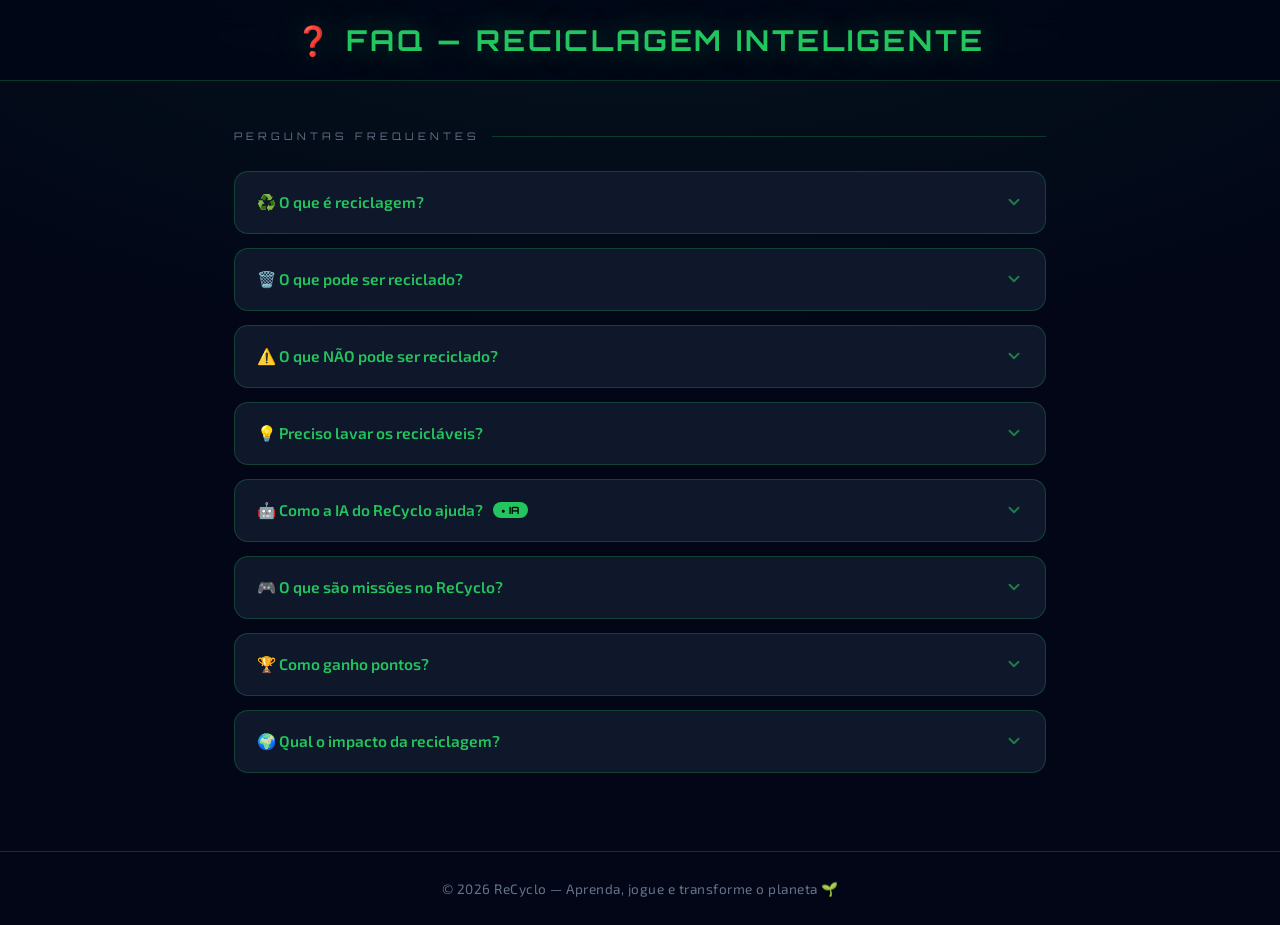
==== commit 39885999: "Fix toast popup positioning" ====
--- a/faq.html
+++ b/faq.html
@@ -1,120 +1,380 @@
 <!DOCTYPE html>
 <html lang="pt-BR">
 <head>
-  <meta charset="UTF-8"/>
-  <meta name="viewport" content="width=device-width, initial-scale=1.0"/>
-  <title>FAQ — ReCyclo</title>
-  <link rel="preconnect" href="https://fonts.googleapis.com"/>
-  <link rel="preconnect" href="https://fonts.gstatic.com" crossorigin/>
-  <link href="https://fonts.googleapis.com/css2?family=Orbitron:wght@400;600;700;900&family=Exo+2:wght@300;400;500;600&display=swap" rel="stylesheet"/>
-  <link rel="stylesheet" href="style.css"/>
+<meta charset="UTF-8">
+<meta name="viewport" content="width=device-width, initial-scale=1.0">
+<title>FAQ — ReCyclo</title>
+
+<link href="https://fonts.googleapis.com/css2?family=Orbitron:wght@500;700&family=Exo+2:wght@300;400;500;600&display=swap" rel="stylesheet">
+
+<style>
+/* ─── RESET & BASE ─────────────────────────────────────── */
+*, *::before, *::after {
+  box-sizing: border-box;
+  margin: 0;
+  padding: 0;
+}
+
+:root {
+  --green:        #22c55e;
+  --green-dim:    rgba(34, 197, 94, 0.15);
+  --green-glow:   rgba(34, 197, 94, 0.35);
+  --green-border: rgba(34, 197, 94, 0.25);
+  --bg:           #020617;
+  --surface:      #0b1628;
+  --surface-2:    #0f172a;
+  --text:         #e2e8f0;
+  --text-muted:   #64748b;
+  --font-display: 'Orbitron', sans-serif;
+  --font-body:    'Exo 2', sans-serif;
+  --radius:       14px;
+  --transition:   0.35s cubic-bezier(0.4, 0, 0.2, 1);
+}
+
+html { scroll-behavior: smooth; }
+
+body {
+  font-family: var(--font-body);
+  background: var(--bg);
+  color: var(--text);
+  min-height: 100vh;
+  overflow-x: hidden;
+  /* subtle noise texture */
+  background-image:
+    radial-gradient(ellipse 80% 50% at 50% -10%, rgba(34,197,94,0.08), transparent);
+}
+
+/* ─── SCROLLBAR ─────────────────────────────────────────── */
+::-webkit-scrollbar { width: 6px; }
+::-webkit-scrollbar-track { background: var(--bg); }
+::-webkit-scrollbar-thumb { background: var(--green-border); border-radius: 3px; }
+::-webkit-scrollbar-thumb:hover { background: var(--green); }
+
+/* ─── HEADER ────────────────────────────────────────────── */
+header {
+  position: sticky;
+  top: 0;
+  z-index: 100;
+  background: rgba(2, 6, 23, 0.85);
+  backdrop-filter: blur(16px);
+  -webkit-backdrop-filter: blur(16px);
+  border-bottom: 1px solid var(--green-border);
+  padding: 22px 24px;
+  text-align: center;
+}
+
+header h1 {
+  font-family: var(--font-display);
+  font-size: clamp(1.2rem, 4vw, 1.8rem);
+  color: var(--green);
+  letter-spacing: 3px;
+  text-shadow: 0 0 30px rgba(34,197,94,0.4);
+}
+
+/* ─── CONTAINER ─────────────────────────────────────────── */
+.container {
+  max-width: 860px;
+  margin: 0 auto;
+  padding: 48px 24px 64px;
+}
+
+/* ─── SECTION LABEL ─────────────────────────────────────── */
+.section-label {
+  font-family: var(--font-display);
+  font-size: 0.65rem;
+  letter-spacing: 4px;
+  color: var(--text-muted);
+  text-transform: uppercase;
+  margin-bottom: 28px;
+  display: flex;
+  align-items: center;
+  gap: 12px;
+}
+
+.section-label::after {
+  content: '';
+  flex: 1;
+  height: 1px;
+  background: var(--green-border);
+}
+
+/* ─── FAQ ITEM ──────────────────────────────────────────── */
+.faq-item {
+  position: relative;
+  background: var(--surface-2);
+  border: 1px solid var(--green-border);
+  border-radius: var(--radius);
+  margin-bottom: 14px;
+  overflow: hidden;
+  cursor: pointer;
+  transition: var(--transition);
+
+  /* staggered entrance animation */
+  opacity: 0;
+  transform: translateY(18px);
+  animation: fadeUp 0.5s var(--transition) forwards;
+}
+
+.faq-item:nth-child(1)  { animation-delay: 0.05s; }
+.faq-item:nth-child(2)  { animation-delay: 0.10s; }
+.faq-item:nth-child(3)  { animation-delay: 0.15s; }
+.faq-item:nth-child(4)  { animation-delay: 0.20s; }
+.faq-item:nth-child(5)  { animation-delay: 0.25s; }
+.faq-item:nth-child(6)  { animation-delay: 0.30s; }
+.faq-item:nth-child(7)  { animation-delay: 0.35s; }
+.faq-item:nth-child(8)  { animation-delay: 0.40s; }
+
+@keyframes fadeUp {
+  to { opacity: 1; transform: translateY(0); }
+}
+
+/* left accent bar */
+.faq-item::before {
+  content: '';
+  position: absolute;
+  left: 0; top: 0; bottom: 0;
+  width: 3px;
+  background: var(--green);
+  opacity: 0;
+  transition: opacity var(--transition);
+}
+
+.faq-item:hover,
+.faq-item.open {
+  border-color: rgba(34,197,94,0.5);
+  box-shadow: 0 0 28px rgba(34,197,94,0.12), 0 4px 20px rgba(0,0,0,0.4);
+  transform: translateY(-2px);
+}
+
+.faq-item:hover::before,
+.faq-item.open::before {
+  opacity: 1;
+}
+
+/* ─── QUESTION ROW ──────────────────────────────────────── */
+.faq-question {
+  display: flex;
+  align-items: center;
+  justify-content: space-between;
+  gap: 12px;
+  padding: 20px 22px;
+  font-weight: 600;
+  font-size: 0.97rem;
+  color: var(--green);
+  user-select: none;
+}
+
+.faq-question-text {
+  display: flex;
+  align-items: center;
+  gap: 10px;
+  flex: 1;
+}
+
+/* chevron icon */
+.faq-chevron {
+  width: 18px;
+  height: 18px;
+  flex-shrink: 0;
+  color: var(--green);
+  opacity: 0.6;
+  transition: transform var(--transition), opacity var(--transition);
+}
+
+.faq-item.open .faq-chevron {
+  transform: rotate(180deg);
+  opacity: 1;
+}
+
+/* ─── ANSWER PANEL ──────────────────────────────────────── */
+.faq-answer {
+  max-height: 0;
+  overflow: hidden;
+  transition: max-height 0.4s cubic-bezier(0.4, 0, 0.2, 1),
+              padding 0.3s ease;
+  color: #94a3b8;
+  font-size: 0.93rem;
+  font-weight: 300;
+  line-height: 1.75;
+  padding: 0 22px;
+}
+
+.faq-item.open .faq-answer {
+  max-height: 300px;
+  padding: 0 22px 22px;
+}
+
+/* divider between question and answer */
+.faq-divider {
+  height: 1px;
+  background: var(--green-border);
+  margin: 0 22px;
+  transform: scaleX(0);
+  transform-origin: left;
+  transition: transform 0.3s ease;
+}
+
+.faq-item.open .faq-divider {
+  transform: scaleX(1);
+}
+
+/* ─── AI CHIP ────────────────────────────────────────────── */
+.ai-chip {
+  display: inline-flex;
+  align-items: center;
+  gap: 3px;
+  background: var(--green);
+  color: #000;
+  padding: 2px 8px;
+  border-radius: 20px;
+  font-size: 10px;
+  font-weight: 700;
+  letter-spacing: 0.5px;
+  font-family: var(--font-display);
+  text-transform: uppercase;
+  flex-shrink: 0;
+}
+
+.ai-chip::before {
+  content: '●';
+  font-size: 7px;
+  animation: pulse 1.4s infinite;
+}
+
+@keyframes pulse {
+  0%, 100% { opacity: 1; }
+  50%       { opacity: 0.3; }
+}
+
+/* ─── FOOTER ────────────────────────────────────────────── */
+footer {
+  text-align: center;
+  padding: 28px 20px;
+  color: var(--text-muted);
+  border-top: 1px solid var(--green-border);
+  font-size: 0.85rem;
+  letter-spacing: 0.5px;
+}
+</style>
 </head>
-<div class="game-hud">
-  
-  <div class="hud-left">
-    <div class="hud-logo">♻</div>
-
-    <div class="hud-player">
-      <span id="hud-avatar">🌱</span>
-      <span id="hud-name">Leandro</span>
-    </div>
-
-    <nav class="hud-nav-left">
-      <a href="game1.html" class="nav-btn">ReCatch Game</a>
-      <a href="game2.html" class="nav-btn">Recyclo Crush</a>
-    </nav>
-  </div>
-
-  <div class="hud-center">
-    <div class="hud-stat">
-      <span class="hud-stat-label">SCORE</span>
-      <span class="hud-stat-val">0</span>
-    </div>
-
-    <div class="hud-stat">
-      <span class="hud-stat-label">LEVEL</span>
-      <span class="hud-stat-val">1</span>
-    </div>
-
-    <div class="hud-stat">
-      <span class="hud-stat-label">XP</span>
-      <span class="hud-stat-val">0</span>
-    </div>
-  </div>
-
-  <div class="hud-right">
-    <nav class="hud-nav-right">
-      <a href="sobre-nos.html" class="nav-btn alt">Sobre Nós</a>
-      <a href="faq.html" class="nav-btn alt">FAQ</a>
-    </nav>
-
-    <button class="hud-btn">☰</button>
+
+<body>
+
+<header>
+  <h1>❓ FAQ — RECICLAGEM INTELIGENTE</h1>
+</header>
+
+<div class="container">
+
+  <div class="section-label">perguntas frequentes</div>
+
+  <div class="faq-item">
+    <div class="faq-question">
+      <span class="faq-question-text">♻️ O que é reciclagem?</span>
+      <svg class="faq-chevron" viewBox="0 0 24 24" fill="none" stroke="currentColor" stroke-width="2.5" stroke-linecap="round" stroke-linejoin="round"><polyline points="6 9 12 15 18 9"/></svg>
+    </div>
+    <div class="faq-divider"></div>
+    <div class="faq-answer">
+      Reciclagem é o processo de transformar resíduos em novos produtos,
+      reduzindo o uso de recursos naturais e o impacto ambiental.
+    </div>
+  </div>
+
+  <div class="faq-item">
+    <div class="faq-question">
+      <span class="faq-question-text">🗑️ O que pode ser reciclado?</span>
+      <svg class="faq-chevron" viewBox="0 0 24 24" fill="none" stroke="currentColor" stroke-width="2.5" stroke-linecap="round" stroke-linejoin="round"><polyline points="6 9 12 15 18 9"/></svg>
+    </div>
+    <div class="faq-divider"></div>
+    <div class="faq-answer">
+      Os principais materiais recicláveis são:
+      papel, plástico, vidro e metal. Porém, eles devem estar limpos e secos.
+    </div>
+  </div>
+
+  <div class="faq-item">
+    <div class="faq-question">
+      <span class="faq-question-text">⚠️ O que NÃO pode ser reciclado?</span>
+      <svg class="faq-chevron" viewBox="0 0 24 24" fill="none" stroke="currentColor" stroke-width="2.5" stroke-linecap="round" stroke-linejoin="round"><polyline points="6 9 12 15 18 9"/></svg>
+    </div>
+    <div class="faq-divider"></div>
+    <div class="faq-answer">
+      Papel higiênico, fraldas, restos de comida, espelhos e cerâmicas geralmente não são recicláveis.
+    </div>
+  </div>
+
+  <div class="faq-item">
+    <div class="faq-question">
+      <span class="faq-question-text">💡 Preciso lavar os recicláveis?</span>
+      <svg class="faq-chevron" viewBox="0 0 24 24" fill="none" stroke="currentColor" stroke-width="2.5" stroke-linecap="round" stroke-linejoin="round"><polyline points="6 9 12 15 18 9"/></svg>
+    </div>
+    <div class="faq-divider"></div>
+    <div class="faq-answer">
+      Sim! Não precisa estar perfeito, mas deve estar limpo o suficiente para não contaminar outros materiais.
+    </div>
+  </div>
+
+  <div class="faq-item">
+    <div class="faq-question">
+      <span class="faq-question-text">🤖 Como a IA do ReCyclo ajuda? <span class="ai-chip">IA</span></span>
+      <svg class="faq-chevron" viewBox="0 0 24 24" fill="none" stroke="currentColor" stroke-width="2.5" stroke-linecap="round" stroke-linejoin="round"><polyline points="6 9 12 15 18 9"/></svg>
+    </div>
+    <div class="faq-divider"></div>
+    <div class="faq-answer">
+      A IA analisa seus hábitos, sugere melhorias e ajuda você a tomar decisões mais sustentáveis no dia a dia.
+    </div>
+  </div>
+
+  <div class="faq-item">
+    <div class="faq-question">
+      <span class="faq-question-text">🎮 O que são missões no ReCyclo?</span>
+      <svg class="faq-chevron" viewBox="0 0 24 24" fill="none" stroke="currentColor" stroke-width="2.5" stroke-linecap="round" stroke-linejoin="round"><polyline points="6 9 12 15 18 9"/></svg>
+    </div>
+    <div class="faq-divider"></div>
+    <div class="faq-answer">
+      São desafios diários que incentivam ações sustentáveis, como reciclar corretamente ou reduzir desperdícios.
+    </div>
+  </div>
+
+  <div class="faq-item">
+    <div class="faq-question">
+      <span class="faq-question-text">🏆 Como ganho pontos?</span>
+      <svg class="faq-chevron" viewBox="0 0 24 24" fill="none" stroke="currentColor" stroke-width="2.5" stroke-linecap="round" stroke-linejoin="round"><polyline points="6 9 12 15 18 9"/></svg>
+    </div>
+    <div class="faq-divider"></div>
+    <div class="faq-answer">
+      Você ganha pontos ao completar missões, tomar boas decisões e melhorar seu impacto ambiental.
+    </div>
+  </div>
+
+  <div class="faq-item">
+    <div class="faq-question">
+      <span class="faq-question-text">🌍 Qual o impacto da reciclagem?</span>
+      <svg class="faq-chevron" viewBox="0 0 24 24" fill="none" stroke="currentColor" stroke-width="2.5" stroke-linecap="round" stroke-linejoin="round"><polyline points="6 9 12 15 18 9"/></svg>
+    </div>
+    <div class="faq-divider"></div>
+    <div class="faq-answer">
+      Reduz a poluição, economiza energia, preserva recursos naturais e diminui o volume de lixo nos aterros.
+    </div>
   </div>
 
 </div>
-<body>
-<canvas id="particle-bg"></canvas>
-
-
-
-<main class="page-wrap">
-  <div class="page-tag">DÚVIDAS FREQUENTES</div>
-  <h1 class="page-title"><em>FAQ</em></h1>
-  <p class="page-desc">Tire suas principais dúvidas sobre o ReCyclo e comece sua jornada sustentável.</p>
-
-  <div class="faq-list">
-    <details class="faq-item">
-      <summary class="faq-q">O jogo é gratuito?</summary>
-      <p class="faq-a">Sim! O ReCyclo é 100% gratuito. Basta acessar e começar a jogar — sem anúncios, sem pegadinhas.</p>
-    </details>
-    <details class="faq-item">
-      <summary class="faq-q">Meu progresso é salvo?</summary>
-      <p class="faq-a">Sim! O jogo salva automaticamente no seu navegador a cada 30 segundos via localStorage. Você pode continuar de onde parou a qualquer momento.</p>
-    </details>
-    <details class="faq-item">
-      <summary class="faq-q">O que é o Score Ambiental?</summary>
-      <p class="faq-a">É uma pontuação de 0 a 100 que reflete seus hábitos sustentáveis. Quanto maior, melhor para o planeta! Ele é calculado com base em suas respostas e decisões.</p>
-    </details>
-    <details class="faq-item">
-      <summary class="faq-q">As missões são personalizadas?</summary>
-      <p class="faq-a">Sim! A IA analisa suas respostas no diagnóstico inicial e gera missões focadas nos seus pontos de melhoria específicos.</p>
-    </details>
-    <details class="faq-item">
-      <summary class="faq-q">Posso jogar no celular?</summary>
-      <p class="faq-a">Sim! O ReCyclo é totalmente responsivo e funciona em qualquer dispositivo — desktop, tablet ou smartphone.</p>
-    </details>
-    <details class="faq-item">
-      <summary class="faq-q">Como funcionam os níveis?</summary>
-      <p class="faq-a">Você começa no Level 1 (Iniciante) e pode evoluir até o Level 10 (Campeão Supremo). Cada nível desbloqueia novos títulos e conquistas.</p>
-    </details>
-    <details class="faq-item">
-      <summary class="faq-q">Posso recomeçar o jogo?</summary>
-      <p class="faq-a">Sim! Acesse o menu (☰) dentro do jogo e clique em "Recomeçar Jogo". Atenção: todo o progresso será perdido.</p>
-    </details>
-    <details class="faq-item">
-      <summary class="faq-q">O que é streak?</summary>
-      <p class="faq-a">Streak é sua sequência de boas decisões consecutivas. Quanto maior sua streak, mais conquistas você desbloqueia!</p>
-    </details>
-  </div>
-</main>
+
+<footer>
+  © 2026 ReCyclo — Aprenda, jogue e transforme o planeta 🌱
+</footer>
 
 <script>
-  const toggle = document.getElementById('lh-mobile-toggle');
-  const menu = document.getElementById('lh-mobile-menu');
-  if (toggle && menu) {
-    toggle.addEventListener('click', () => {
-      menu.classList.toggle('open');
-      toggle.classList.toggle('open');
+  document.querySelectorAll('.faq-item').forEach(item => {
+    item.addEventListener('click', () => {
+      const isOpen = item.classList.contains('open');
+      // close all
+      document.querySelectorAll('.faq-item.open').forEach(el => el.classList.remove('open'));
+      // toggle clicked
+      if (!isOpen) item.classList.add('open');
     });
-  }
-  (function(){
-    const c = document.getElementById('particle-bg'), x = c.getContext('2d');
-    let W, H, p;
-    function r(){ W=c.width=innerWidth; H=c.height=innerHeight; }
-    r(); addEventListener('resize', r);
-    p = Array.from({length:60},()=>({x:Math.random()*W,y:Math.random()*H,r:Math.random()*1.5+0.3,vx:(Math.random()-0.5)*0.3,vy:(Math.random()-0.5)*0.3,a:Math.random()*0.5+0.1}));
-    (function d(){ x.clearRect(0,0,W,H); p.forEach(o=>{x.beginPath();x.arc(o.x,o.y,o.r,0,Math.PI*2);x.fillStyle=`rgba(0,255,136,${o.a})`;x.fill();o.x+=o.vx;o.y+=o.vy;if(o.x<0)o.x=W;if(o.x>W)o.x=0;if(o.y<0)o.y=H;if(o.y>H)o.y=0;}); requestAnimationFrame(d); })();
-  })();
+  });
 </script>
+
 </body>
 </html>
